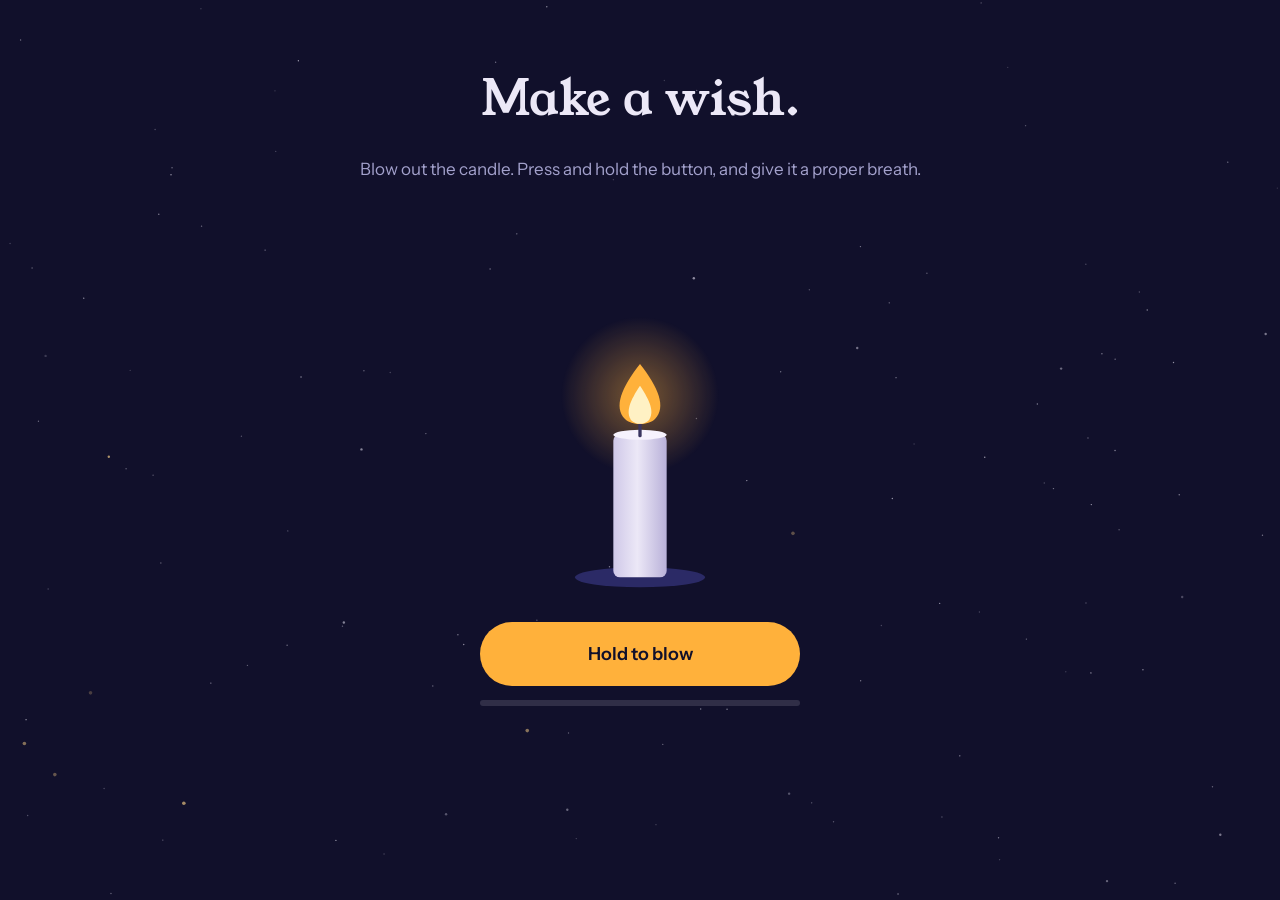
==== final.html @ c6ae1a50 "Add files via upload" ====
<!doctype html>
<html lang="en">
<head>
  <meta charset="utf-8">
  <meta name="viewport" content="width=device-width, initial-scale=1, viewport-fit=cover">
  <meta name="robots" content="noindex, nofollow">
  <meta name="theme-color" content="#11102b">
  <title>The last star</title>
  <link rel="icon" href="data:,">
  <link rel="preconnect" href="https://fonts.googleapis.com">
  <link rel="preconnect" href="https://fonts.gstatic.com" crossorigin>
  <link href="https://fonts.googleapis.com/css2?family=Instrument+Sans:wght@400;500;600&family=Young+Serif&display=swap" rel="stylesheet">
  <link rel="stylesheet" href="css/style.css">
</head>
<body data-room="final">
  <canvas id="sky" aria-hidden="true"></canvas>
  <main class="page room room-final">
    <a class="back" href="hub.html">Back to the map</a>
    <div id="room"></div>
    <p class="end"><a class="btn" id="back-bottom" href="hub.html" hidden>Back to the map</a></p>
  </main>
  <script src="js/content.js"></script>
  <script src="js/core.js"></script>
  <script src="js/rooms.js"></script>
</body>
</html>
---- css/style.css ----
/* ==========================================================
   Night-sky theme. Change the colours and fonts here and every
   page follows.
   ========================================================== */
:root {
  --ink: #11102b;        /* midnight */
  --dusk: #1d1c4a;       /* cards and panels */
  --dusk-2: #2b2a66;
  --moon: #ece8f7;       /* main text */
  --haze: #a3a1cc;       /* quiet text */
  --flame: #ffb13b;      /* candle amber: the one bright accent */
  --flame-soft: #ffd58a;
  --ember: #e9829f;      /* secret page only */
  --line: rgba(236, 232, 247, 0.16);
  --serif: "Young Serif", Georgia, "Times New Roman", serif;
  --sans: "Instrument Sans", system-ui, -apple-system, "Segoe UI", Roboto, sans-serif;
  --gutter: 20px;
  --radius: 14px;
}

/* ---------- Base ---------- */
*, *::before, *::after { box-sizing: border-box; }
[hidden] { display: none !important; }
html { -webkit-text-size-adjust: 100%; }
body {
  margin: 0;
  min-height: 100vh;
  min-height: 100dvh;
  background: var(--ink);
  color: var(--moon);
  font: 400 1.0625rem/1.6 var(--sans);
  overflow-x: hidden;
  -webkit-font-smoothing: antialiased;
}
#sky {
  position: fixed;
  inset: 0;
  width: 100%;
  height: 100%;
  z-index: 0;
  pointer-events: none;
  opacity: 0.8;
  transition: opacity 1.2s ease;
}
body.wished #sky { opacity: 1; }

h1, h2 { font-family: var(--serif); font-weight: 400; line-height: 1.15; margin: 0 0 0.6em; }
h1 { font-size: clamp(2rem, 7vw, 3rem); }
h2 { font-size: 1.5rem; }
p { margin: 0 0 1em; max-width: 62ch; }
a { color: var(--flame-soft); }
.lede { color: var(--haze); }

.page {
  position: relative;
  z-index: 1;
  width: 100%;
  max-width: 640px;
  margin: 0 auto;
  padding: max(24px, env(safe-area-inset-top)) var(--gutter) max(56px, env(safe-area-inset-bottom));
}

.back {
  display: inline-flex;
  align-items: center;
  min-height: 44px;
  margin-bottom: 12px;
  color: var(--haze);
  font-weight: 500;
  text-decoration: none;
}
.back:hover { color: var(--moon); }
.end { margin-top: 40px; }

/* ---------- Buttons ---------- */
.btn {
  display: inline-flex;
  align-items: center;
  justify-content: center;
  min-height: 48px;
  padding: 0 24px;
  border: 0;
  border-radius: 999px;
  background: var(--flame);
  color: var(--ink);
  font: 600 1rem/1 var(--sans);
  text-decoration: none;
  cursor: pointer;
}
.btn:hover { background: var(--flame-soft); }
.btn-quiet { background: transparent; color: var(--moon); box-shadow: inset 0 0 0 1px var(--line); }
.btn-quiet:hover { background: rgba(236, 232, 247, 0.08); }

:focus-visible { outline: 3px solid var(--flame-soft); outline-offset: 3px; border-radius: 8px; }

/* ---------- Toast and dev bar ---------- */
.toast {
  position: fixed;
  left: 50%;
  bottom: max(24px, env(safe-area-inset-bottom));
  z-index: 30;
  max-width: calc(100vw - 40px);
  padding: 12px 20px;
  border-radius: 999px;
  background: var(--dusk-2);
  box-shadow: 0 0 0 1px var(--line), 0 10px 30px rgba(0, 0, 0, 0.4);
  color: var(--moon);
  opacity: 0;
  transform: translate(-50%, 16px);
  transition: opacity 0.3s ease, transform 0.3s ease;
  pointer-events: none;
}
.toast.show { opacity: 1; transform: translate(-50%, 0); }

.devbar {
  position: fixed;
  left: 8px;
  bottom: 8px;
  z-index: 40;
  padding: 6px 10px;
  border-radius: 8px;
  background: rgba(0, 0, 0, 0.75);
  color: var(--haze);
  font: 500 12px/1.4 var(--sans);
}

/* ---------- Entrance: the candle ---------- */
.entrance {
  min-height: 100vh;
  min-height: 100dvh;
  display: flex;
  flex-direction: column;
  align-items: center;
  justify-content: center;
  text-align: center;
}
.entrance p { margin-inline: auto; }
.candle { --s: 1; --g: 1; width: min(200px, 52vw); margin: 4px 0 10px; }
.candle svg { display: block; width: 100%; height: auto; overflow: visible; }

.flame {
  transform: scale(var(--s)) rotate(0deg);
  transform-origin: 50% 100%;
  transform-box: fill-box;
  transition: transform 0.6s cubic-bezier(0.3, 1.4, 0.5, 1), opacity 0.5s ease;
}
.flame-core {
  transform-origin: 50% 100%;
  transform-box: fill-box;
  animation: flicker 2.4s ease-in-out infinite;
}
@keyframes flicker {
  0%, 100% { transform: scale(1, 1) skewX(0deg); }
  30% { transform: scale(0.96, 1.05) skewX(-2deg); }
  60% { transform: scale(1.03, 0.97) skewX(2deg); }
}
.glow {
  transform-box: fill-box;
  transform-origin: center;
  transform: scale(var(--g));
  opacity: 0.8;
  transition: transform 0.6s ease, opacity 0.6s ease;
}
.candle.is-blowing .flame { transform: scale(calc(var(--s) * 0.85)) rotate(14deg); }
.candle.is-blowing .flame-core { animation-duration: 0.25s; }
.candle.is-blowing .glow { opacity: 0.45; }

.candle.swell .flame { animation: swell 0.7s ease; }
@keyframes swell {
  0% { transform: scale(calc(var(--s) * 0.7)); }
  60% { transform: scale(calc(var(--s) * 1.12)); }
  100% { transform: scale(var(--s)); }
}

.candle.is-out .flame { transform: scale(0.2, 0.05); opacity: 0; }
.candle.is-out .glow { opacity: 0; transform: scale(0.3); }
.smoke { fill: none; stroke: var(--haze); stroke-width: 3; stroke-linecap: round; opacity: 0; }
.candle.is-out .smoke { animation: rise 2.6s ease-out forwards; }
@keyframes rise {
  0% { opacity: 0.7; transform: translateY(0); }
  100% { opacity: 0; transform: translateY(-80px); }
}

.blow-wrap { width: min(320px, 86vw); margin-top: 8px; }
.blow {
  width: 100%;
  min-height: 64px;
  font-size: 1.125rem;
  touch-action: none;
  user-select: none;
  -webkit-user-select: none;
  -webkit-touch-callout: none;
  -webkit-tap-highlight-color: transparent;
}
.breath { height: 6px; margin-top: 14px; border-radius: 999px; background: rgba(236, 232, 247, 0.14); overflow: hidden; }
.breath::before {
  content: "";
  display: block;
  height: 100%;
  background: var(--flame);
  transform: scaleX(var(--p, 0));
  transform-origin: left;
}
.status { min-height: 3.4em; margin-top: 16px; color: var(--haze); }
.after { margin-top: 4px; opacity: 0; transition: opacity 1s ease; }
.after.show { opacity: 1; }
.skip { margin-top: 20px; color: var(--haze); }

/* ---------- Hub: the map ---------- */
.progress { color: var(--haze); }
.map { position: relative; margin-top: 8px; }
.trail { position: absolute; inset: 0; pointer-events: none; overflow: visible; }
.trail path { fill: none; stroke-linecap: round; }
.trail .seg-dim { stroke: var(--line); stroke-width: 3; stroke-dasharray: 1 9; }
.trail .seg-lit { stroke: var(--flame); stroke-width: 2.5; filter: drop-shadow(0 0 6px rgba(255, 177, 59, 0.55)); }

.star {
  position: absolute;
  display: block;
  width: 34px;
  height: 34px;
  margin: -17px 0 0 -17px;
  color: var(--moon);
  text-decoration: none;
}
.star-text {
  position: absolute;
  top: 50%;
  display: flex;
  flex-direction: column;
  gap: 2px;
  width: 140px;
  transform: translateY(-50%);
}
.star.side-r .star-text { left: calc(100% + 14px); align-items: flex-start; text-align: left; }
.star.side-l .star-text { right: calc(100% + 14px); align-items: flex-end; text-align: right; }
.star-dot {
  position: relative;
  display: grid;
  place-items: center;
  width: 34px;
  height: 34px;
  border-radius: 50%;
  background: var(--ink);
  box-shadow: inset 0 0 0 2px var(--line);
}
.star-name { font-family: var(--serif); font-size: 1.0625rem; line-height: 1.2; }
.star-hint { color: var(--haze); font-size: 0.85rem; line-height: 1.3; }
.star.is-locked { color: var(--haze); cursor: default; }
.star.is-locked .star-dot { opacity: 0.6; }
.star.is-open .star-dot { box-shadow: inset 0 0 0 2px var(--flame-soft); }
.star.is-done .star-dot { background: var(--flame); box-shadow: 0 0 22px rgba(255, 177, 59, 0.6); }
.star.is-done .star-dot::before {
  content: "";
  width: 11px;
  height: 6px;
  border-left: 2.5px solid var(--ink);
  border-bottom: 2.5px solid var(--ink);
  transform: rotate(-45deg) translate(1px, -1px);
}
.star.is-next .star-dot::after {
  content: "";
  position: absolute;
  inset: -8px;
  border: 2px solid var(--flame);
  border-radius: 50%;
  animation: ring 2.4s ease-out infinite;
}
@keyframes ring {
  0% { transform: scale(0.75); opacity: 0.9; }
  100% { transform: scale(1.45); opacity: 0; }
}
.star.is-secret .star-dot { background: var(--ember); box-shadow: 0 0 22px rgba(233, 130, 159, 0.6); }

/* ---------- Music room ---------- */
.blend {
  margin: 8px 0 28px;
  padding: 20px 22px;
  border-radius: var(--radius);
  background: var(--dusk);
  box-shadow: inset 0 0 0 1px var(--line);
}
.blend-num { margin: 0 0 4px; color: var(--flame); font: 400 3.25rem/1 var(--serif); }
.blend-label { margin: 0; font-weight: 600; }
.blend-note { margin: 8px 0 0; color: var(--haze); }
.tracks { display: grid; gap: 10px; margin: 0; padding: 0; list-style: none; }
.track { border-radius: var(--radius); background: rgba(236, 232, 247, 0.05); box-shadow: inset 0 0 0 1px var(--line); }
.track.is-seen { box-shadow: inset 0 0 0 1px rgba(255, 177, 59, 0.55); }
.track-btn {
  display: flex;
  flex-direction: column;
  gap: 2px;
  width: 100%;
  min-height: 56px;
  padding: 14px 18px;
  border: 0;
  border-radius: var(--radius);
  background: none;
  color: inherit;
  font: inherit;
  text-align: left;
  cursor: pointer;
}
.track-title { font-family: var(--serif); font-size: 1.125rem; }
.track-artist { color: var(--haze); font-size: 0.9375rem; }
.track-panel { padding: 0 18px 16px; }
.track-panel p { margin-bottom: 12px; }
.embed { display: block; width: 100%; border: 0; border-radius: 12px; }

/* ---------- Quest ---------- */
.quest-count { margin-bottom: 8px; color: var(--haze); }
.question { font-size: 1.5rem; }
.options { display: grid; gap: 10px; margin: 18px 0 14px; }
.option {
  min-height: 52px;
  padding: 12px 18px;
  border: 0;
  border-radius: var(--radius);
  background: rgba(236, 232, 247, 0.07);
  box-shadow: inset 0 0 0 1px var(--line);
  color: var(--moon);
  font: inherit;
  text-align: left;
  cursor: pointer;
}
.option:hover:not(:disabled) { background: rgba(236, 232, 247, 0.12); }
.option:disabled { cursor: default; }
.option.is-wrong { opacity: 0.45; text-decoration: line-through; }
.option.is-right { background: rgba(255, 177, 59, 0.16); box-shadow: inset 0 0 0 2px var(--flame); opacity: 1; }
.quest-msg { min-height: 1.6em; color: var(--haze); }
.unlock { margin: 18px 0; padding: 18px 20px; border-radius: var(--radius); background: var(--dusk); box-shadow: inset 3px 0 0 var(--flame); }
.unlock p { margin: 0; }
.unlock .unlock-label { margin-bottom: 6px; color: var(--flame-soft); font-weight: 600; }
.rewards { margin-top: 36px; padding-top: 20px; border-top: 1px solid var(--line); }
.reward { color: var(--haze); }

/* ---------- Letters ---------- */
.envelopes { display: grid; grid-template-columns: 1fr 1fr; gap: 12px; margin: 24px 0 0; padding: 0; list-style: none; }
.envelope {
  position: relative;
  display: flex;
  flex-direction: column;
  justify-content: flex-end;
  gap: 4px;
  width: 100%;
  aspect-ratio: 4 / 3;
  padding: 14px 16px;
  border: 0;
  border-radius: var(--radius);
  background: var(--dusk);
  box-shadow: inset 0 0 0 1px var(--line);
  color: var(--moon);
  font: inherit;
  text-align: left;
  cursor: pointer;
}
.envelope::before {
  content: "";
  position: absolute;
  top: 14px;
  left: 16px;
  width: 14px;
  height: 14px;
  border-radius: 50%;
  background: var(--flame);
}
.envelope.is-read { color: var(--haze); }
.envelope.is-read::before { background: transparent; box-shadow: inset 0 0 0 2px var(--line); }
.env-name { font-family: var(--serif); font-size: 1.0625rem; line-height: 1.2; }
.env-state { color: var(--haze); font-size: 0.875rem; }

dialog.letter {
  width: min(560px, calc(100vw - 32px));
  max-height: calc(100dvh - 48px);
  padding: 0;
  border: 0;
  border-radius: 18px;
  background: var(--dusk);
  box-shadow: 0 0 0 1px var(--line), 0 30px 80px rgba(0, 0, 0, 0.5);
  color: var(--moon);
}
dialog.letter::backdrop { background: rgba(10, 9, 30, 0.82); }
.letter-inner { max-height: calc(100dvh - 48px); padding: 28px 24px 24px; overflow: auto; }
.letter-meaning { color: var(--flame-soft); font-style: italic; }
.letter-body { line-height: 1.75; }
.letter-close { margin-top: 8px; }

/* ---------- Gallery ---------- */
.feed { display: grid; gap: 44px; margin: 24px 0 0; padding: 0; list-style: none; }
.frame { margin: 0; }
.shot { position: relative; min-height: 220px; border-radius: 10px; background: var(--dusk); overflow: hidden; }
.shot img { display: block; width: 100%; height: auto; transition: opacity 0.4s ease; }
.shot.is-loading img { opacity: 0; }
.shot.is-missing { display: grid; place-items: center; min-height: 300px; padding: 24px; color: var(--haze); text-align: center; }
.cap { margin: 12px 2px 0; font-family: var(--serif); font-size: 1.0625rem; }
.counter {
  position: fixed;
  right: 14px;
  bottom: 14px;
  z-index: 5;
  margin: 0;
  padding: 6px 12px;
  border-radius: 999px;
  background: rgba(17, 16, 43, 0.88);
  box-shadow: inset 0 0 0 1px var(--line);
  color: var(--haze);
  font-size: 0.875rem;
}
.feed-end { height: 1px; }

/* ---------- Words: quiet on purpose ---------- */
.room-words #sky { opacity: 0.3; }
.room-words h1 { font-size: 1.75rem; }
.room-words #room p { font-size: 1.1875rem; line-height: 1.85; max-width: 56ch; }
.signoff { color: var(--haze); font-style: italic; }

/* ---------- Final and secret ---------- */
.room-final h1 { font-size: clamp(2.4rem, 10vw, 4rem); }
.countdown { color: var(--flame-soft); font-family: var(--serif); font-size: 1.25rem; }
.egg {
  position: fixed;
  right: 18px;
  bottom: 120px;
  z-index: 2;
  min-width: 44px;
  min-height: 44px;
  border: 0;
  background: none;
  color: var(--moon);
  font-size: 20px;
  line-height: 1;
  opacity: 0.22;
  cursor: pointer;
}
.egg.is-lit { color: var(--ember); opacity: 1; animation: pop 0.8s ease; }
@keyframes pop {
  0% { transform: scale(1); }
  40% { transform: scale(2.4) rotate(20deg); }
  100% { transform: scale(1) rotate(0deg); }
}
body.is-secret h1 { color: var(--ember); }

/* ---------- Respect reduced motion ---------- */
@media (prefers-reduced-motion: reduce) {
  *, *::before, *::after {
    animation-duration: 0.01ms !important;
    animation-iteration-count: 1 !important;
    transition-duration: 0.01ms !important;
    scroll-behavior: auto !important;
  }
}
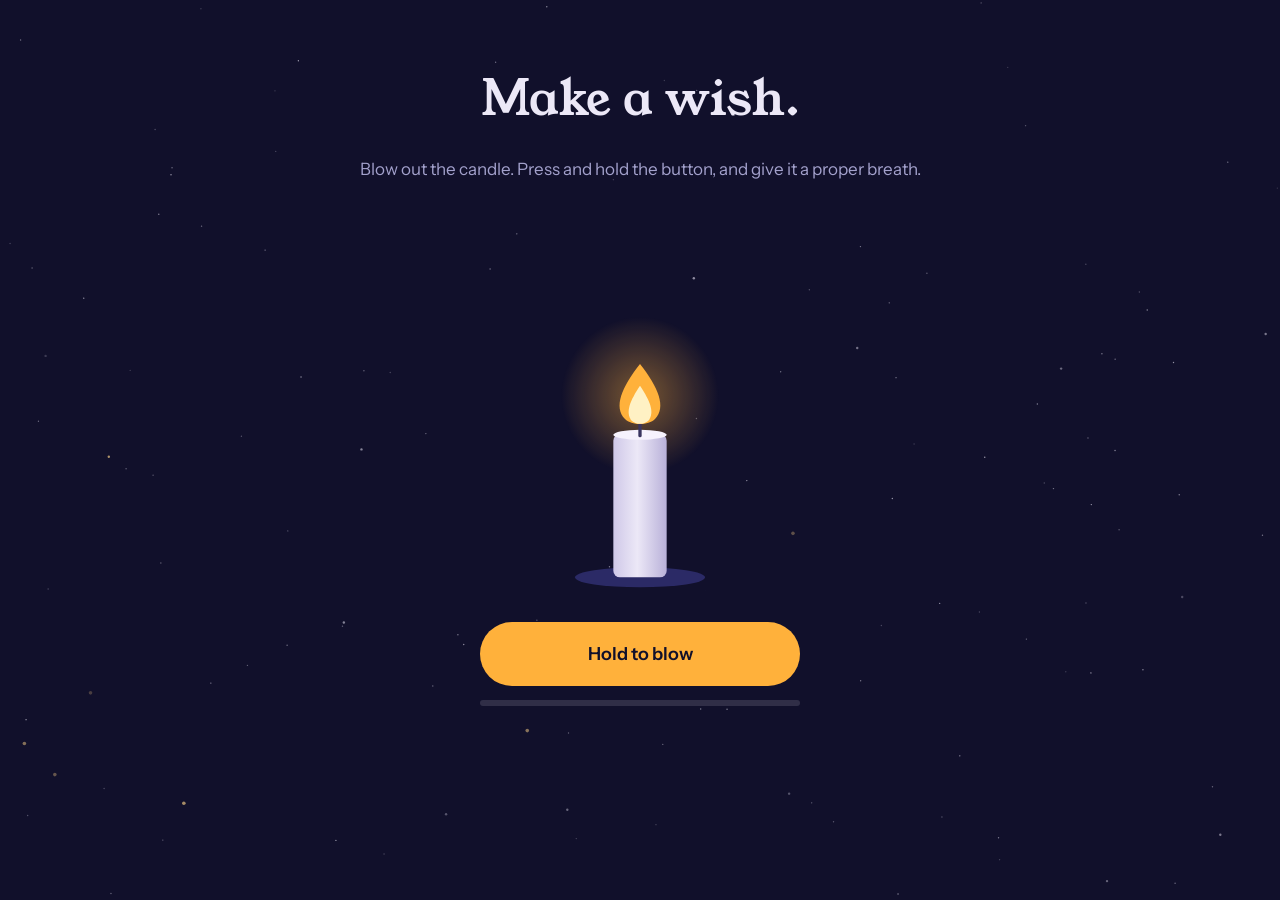
==== commit 4ead1075: "Add files via upload" ====
--- a/final.html
+++ b/final.html
@@ -4,13 +4,14 @@
   <meta charset="utf-8">
   <meta name="viewport" content="width=device-width, initial-scale=1, viewport-fit=cover">
   <meta name="robots" content="noindex, nofollow">
-  <meta name="theme-color" content="#11102b">
+  <meta name="theme-color" content="#ffd9c0">
   <title>The last star</title>
   <link rel="icon" href="data:,">
   <link rel="preconnect" href="https://fonts.googleapis.com">
   <link rel="preconnect" href="https://fonts.gstatic.com" crossorigin>
-  <link href="https://fonts.googleapis.com/css2?family=Instrument+Sans:wght@400;500;600&family=Young+Serif&display=swap" rel="stylesheet">
+  <link href="https://fonts.googleapis.com/css2?family=Instrument+Sans:wght@400;500;600&family=Young+Serif&family=DM+Serif+Display:ital@0;1&family=Caveat:wght@600&display=swap" rel="stylesheet">
   <link rel="stylesheet" href="css/style.css">
+  <link rel="stylesheet" href="css/final.css">
 </head>
 <body data-room="final">
   <canvas id="sky" aria-hidden="true"></canvas>
--- a/css/style.css
+++ b/css/style.css
@@ -212,7 +212,7 @@
 .trail { position: absolute; inset: 0; pointer-events: none; overflow: visible; }
 .trail path { fill: none; stroke-linecap: round; }
 .trail .seg-dim { stroke: var(--line); stroke-width: 3; stroke-dasharray: 1 9; }
-.trail .seg-lit { stroke: var(--flame); stroke-width: 2.5; filter: drop-shadow(0 0 6px rgba(255, 177, 59, 0.55)); }
+.trail .seg-lit { stroke: var(--flame); stroke-width: 2.5; filter: drop-shadow(0 0 5px rgba(236, 232, 247, 0.28)); }
 
 .star {
   position: absolute;
@@ -248,8 +248,8 @@
 .star-hint { color: var(--haze); font-size: 0.85rem; line-height: 1.3; }
 .star.is-locked { color: var(--haze); cursor: default; }
 .star.is-locked .star-dot { opacity: 0.6; }
-.star.is-open .star-dot { box-shadow: inset 0 0 0 2px var(--flame-soft); }
-.star.is-done .star-dot { background: var(--flame); box-shadow: 0 0 22px rgba(255, 177, 59, 0.6); }
+.star.is-open .star-dot { background: color-mix(in srgb, var(--star, var(--flame)) 22%, var(--ink)); box-shadow: inset 0 0 0 2px var(--star, var(--flame-soft)); }
+.star.is-done .star-dot { background: var(--star, var(--flame)); box-shadow: 0 0 22px color-mix(in srgb, var(--star, var(--flame)) 60%, transparent); }
 .star.is-done .star-dot::before {
   content: "";
   width: 11px;
@@ -262,7 +262,7 @@
   content: "";
   position: absolute;
   inset: -8px;
-  border: 2px solid var(--flame);
+  border: 2px solid var(--star, var(--flame));
   border-radius: 50%;
   animation: ring 2.4s ease-out infinite;
 }
